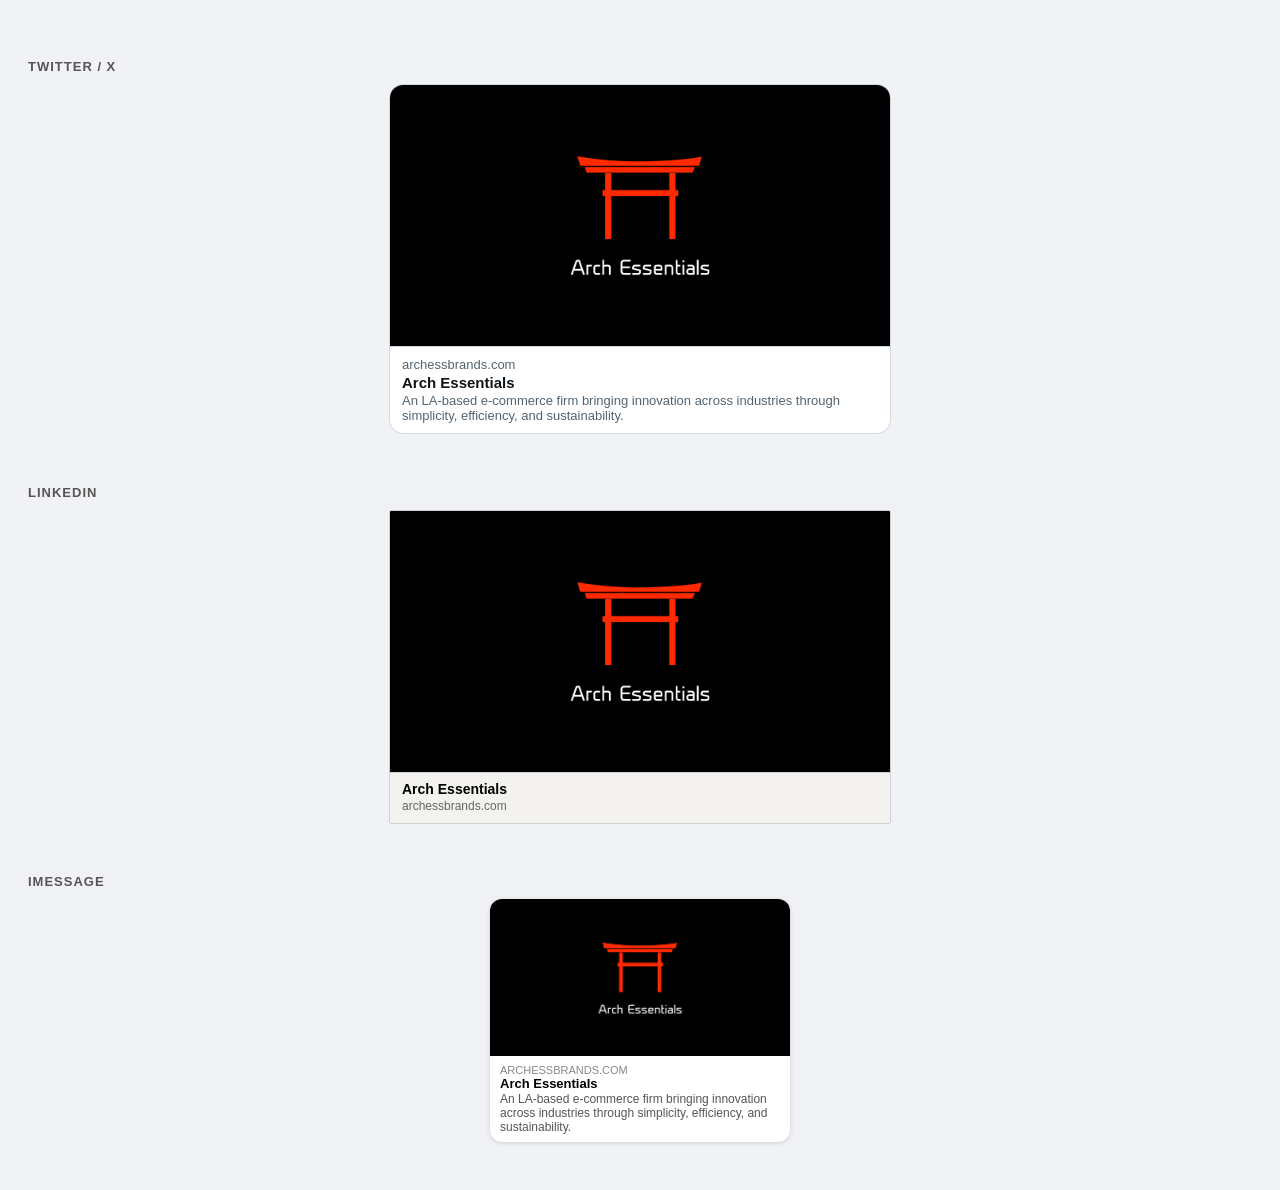
==== og-preview.html @ a050b642 "Add OG preview file for reviewing social sharing card appearance https://claude.ai/code/session_01QV" ====
<!DOCTYPE html>
<html lang="en">
<head>
  <meta charset="UTF-8">
  <title>OG Preview</title>
  <style>
    body {
      font-family: -apple-system, BlinkMacSystemFont, "Segoe UI", sans-serif;
      background: #f0f2f5;
      display: flex;
      flex-direction: column;
      align-items: center;
      padding: 40px 20px;
      gap: 40px;
    }

    h2 {
      color: #555;
      font-size: 13px;
      text-transform: uppercase;
      letter-spacing: 1px;
      margin-bottom: -30px;
      align-self: flex-start;
      max-width: 500px;
      width: 100%;
    }

    /* Twitter/X card */
    .card-twitter {
      width: 500px;
      border-radius: 14px;
      overflow: hidden;
      border: 1px solid #cfd9de;
      background: #fff;
      cursor: pointer;
    }

    .card-twitter img {
      width: 100%;
      height: 261px;
      object-fit: cover;
      display: block;
    }

    .card-twitter .meta {
      padding: 10px 12px;
      border-top: 1px solid #cfd9de;
    }

    .card-twitter .domain {
      font-size: 13px;
      color: #536471;
      margin-bottom: 2px;
    }

    .card-twitter .title {
      font-size: 15px;
      font-weight: 600;
      color: #0f1419;
    }

    .card-twitter .desc {
      font-size: 13px;
      color: #536471;
      margin-top: 2px;
    }

    /* LinkedIn card */
    .card-linkedin {
      width: 500px;
      border-radius: 2px;
      overflow: hidden;
      border: 1px solid #d0d0d0;
      background: #fff;
      cursor: pointer;
    }

    .card-linkedin img {
      width: 100%;
      height: 261px;
      object-fit: cover;
      display: block;
    }

    .card-linkedin .meta {
      padding: 8px 12px 10px;
      background: #f3f2ef;
      border-top: 1px solid #d0d0d0;
    }

    .card-linkedin .title {
      font-size: 14px;
      font-weight: 600;
      color: #000;
    }

    .card-linkedin .domain {
      font-size: 12px;
      color: #666;
      margin-top: 2px;
    }

    /* iMessage card */
    .card-imessage {
      width: 300px;
      border-radius: 12px;
      overflow: hidden;
      background: #fff;
      box-shadow: 0 1px 4px rgba(0,0,0,0.15);
    }

    .card-imessage img {
      width: 100%;
      height: 157px;
      object-fit: cover;
      display: block;
    }

    .card-imessage .meta {
      padding: 8px 10px;
    }

    .card-imessage .domain {
      font-size: 11px;
      color: #888;
      text-transform: uppercase;
    }

    .card-imessage .title {
      font-size: 13px;
      font-weight: 600;
      color: #000;
    }

    .card-imessage .desc {
      font-size: 12px;
      color: #555;
      margin-top: 1px;
    }
  </style>
</head>
<body>

  <h2>Twitter / X</h2>
  <div class="card-twitter">
    <img src="assets/files/og-arch-essentials.png" alt="OG preview">
    <div class="meta">
      <div class="domain">archessbrands.com</div>
      <div class="title">Arch Essentials</div>
      <div class="desc">An LA-based e-commerce firm bringing innovation across industries through simplicity, efficiency, and sustainability.</div>
    </div>
  </div>

  <h2>LinkedIn</h2>
  <div class="card-linkedin">
    <img src="assets/files/og-arch-essentials.png" alt="OG preview">
    <div class="meta">
      <div class="title">Arch Essentials</div>
      <div class="domain">archessbrands.com</div>
    </div>
  </div>

  <h2>iMessage</h2>
  <div class="card-imessage">
    <img src="assets/files/og-arch-essentials.png" alt="OG preview">
    <div class="meta">
      <div class="domain">archessbrands.com</div>
      <div class="title">Arch Essentials</div>
      <div class="desc">An LA-based e-commerce firm bringing innovation across industries through simplicity, efficiency, and sustainability.</div>
    </div>
  </div>

</body>
</html>
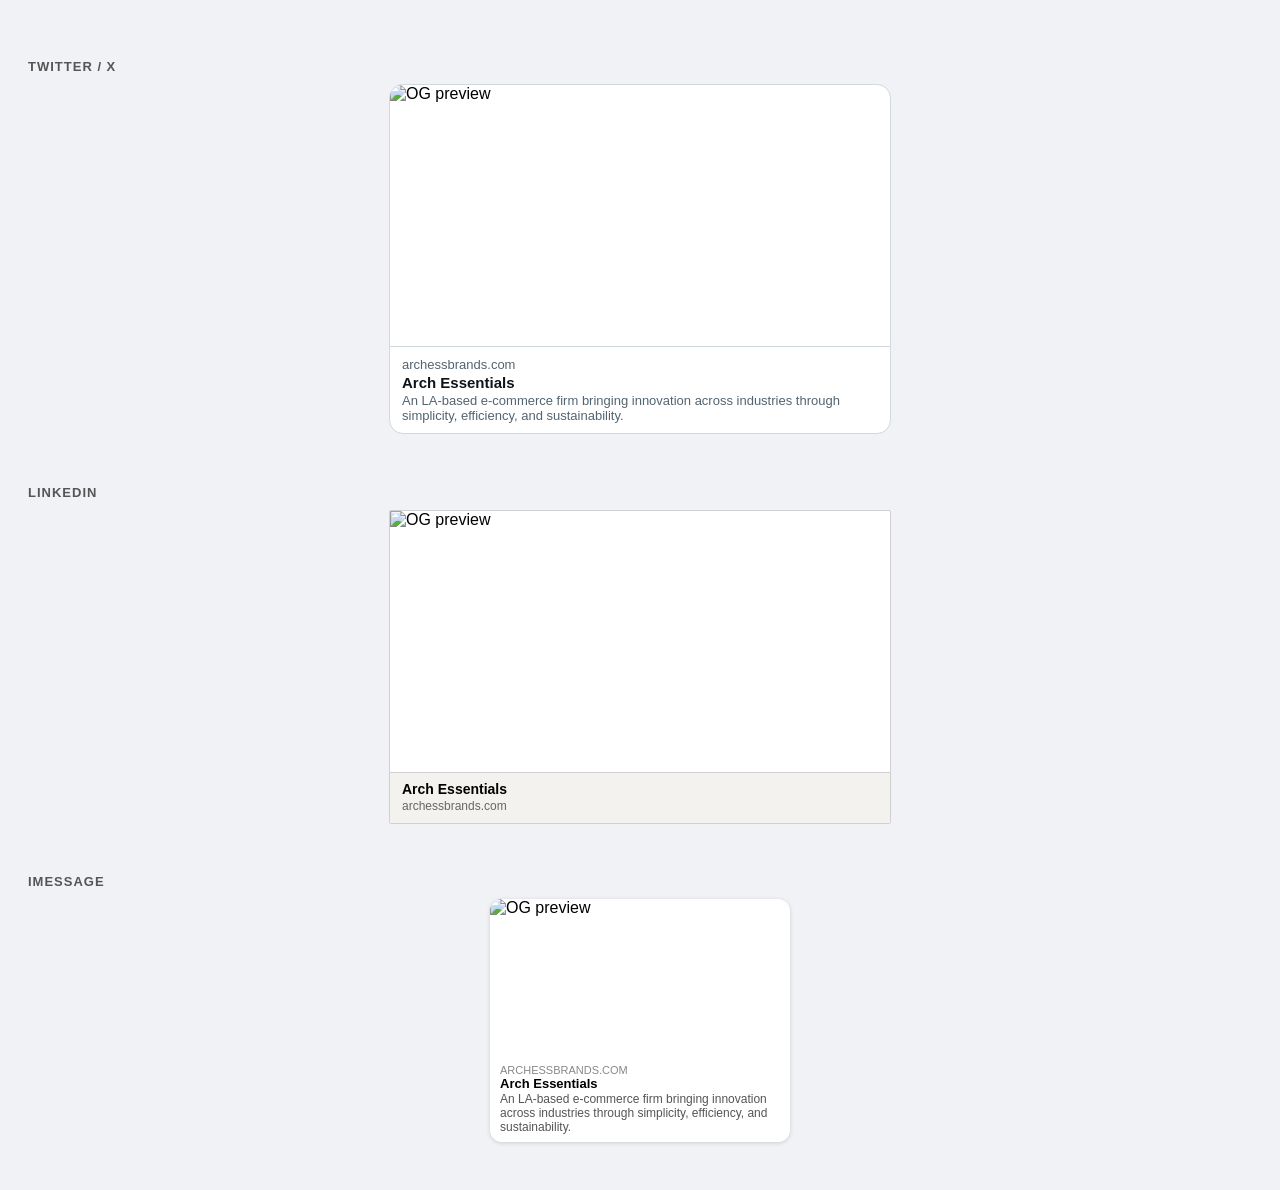
==== commit cb66e4e0: "Fix OG preview image path to use absolute GitHub raw URL https://claude.ai/code/session_01QVU3UoHAht" ====
--- a/og-preview.html
+++ b/og-preview.html
@@ -143,7 +143,7 @@
 
   <h2>Twitter / X</h2>
   <div class="card-twitter">
-    <img src="assets/files/og-arch-essentials.png" alt="OG preview">
+    <img src="https://raw.githubusercontent.com/steven6443/archess/claude/code-review-critique-o90FF/assets/files/og-arch-essentials.png" alt="OG preview">
     <div class="meta">
       <div class="domain">archessbrands.com</div>
       <div class="title">Arch Essentials</div>
@@ -153,7 +153,7 @@
 
   <h2>LinkedIn</h2>
   <div class="card-linkedin">
-    <img src="assets/files/og-arch-essentials.png" alt="OG preview">
+    <img src="https://raw.githubusercontent.com/steven6443/archess/claude/code-review-critique-o90FF/assets/files/og-arch-essentials.png" alt="OG preview">
     <div class="meta">
       <div class="title">Arch Essentials</div>
       <div class="domain">archessbrands.com</div>
@@ -162,7 +162,7 @@
 
   <h2>iMessage</h2>
   <div class="card-imessage">
-    <img src="assets/files/og-arch-essentials.png" alt="OG preview">
+    <img src="https://raw.githubusercontent.com/steven6443/archess/claude/code-review-critique-o90FF/assets/files/og-arch-essentials.png" alt="OG preview">
     <div class="meta">
       <div class="domain">archessbrands.com</div>
       <div class="title">Arch Essentials</div>
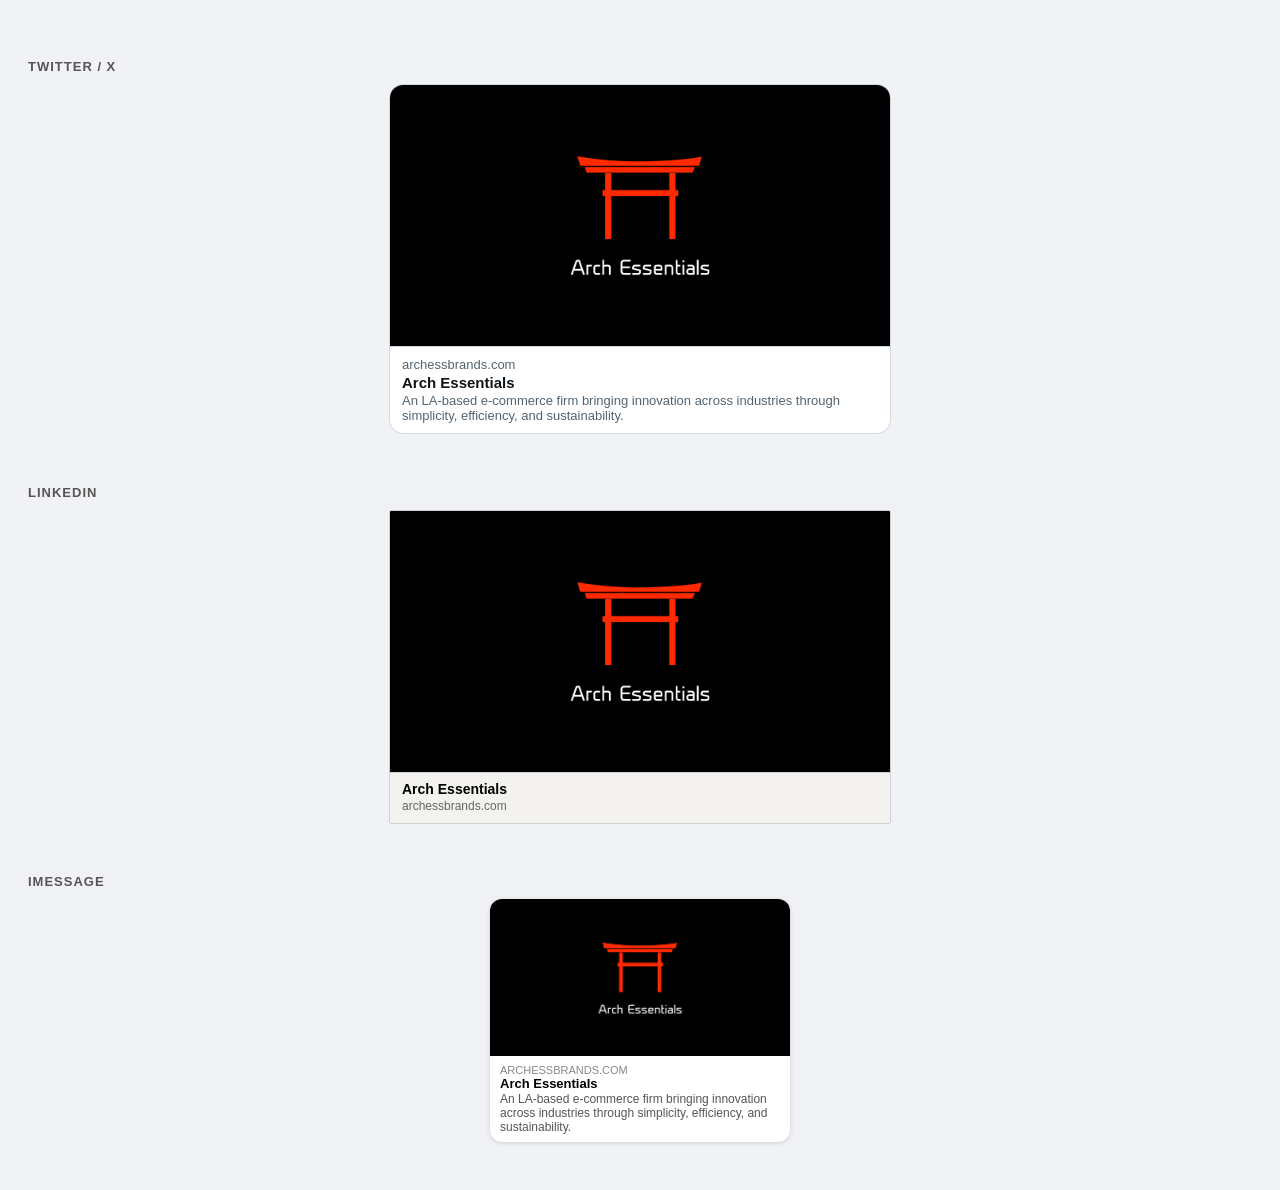
==== commit 6c31c16d: "Embed OG image as base64 in preview file for self-contained viewing https://claude.ai/code/session_0" ====
--- a/og-preview.html
+++ b/og-preview.html
@@ -143,7 +143,7 @@
 
   <h2>Twitter / X</h2>
   <div class="card-twitter">
-    <img src="https://raw.githubusercontent.com/steven6443/archess/claude/code-review-critique-o90FF/assets/files/og-arch-essentials.png" alt="OG preview">
+    <img src="[data-uri]" alt="OG preview">
     <div class="meta">
       <div class="domain">archessbrands.com</div>
       <div class="title">Arch Essentials</div>
@@ -153,7 +153,7 @@
 
   <h2>LinkedIn</h2>
   <div class="card-linkedin">
-    <img src="https://raw.githubusercontent.com/steven6443/archess/claude/code-review-critique-o90FF/assets/files/og-arch-essentials.png" alt="OG preview">
+    <img src="[data-uri]" alt="OG preview">
     <div class="meta">
       <div class="title">Arch Essentials</div>
       <div class="domain">archessbrands.com</div>
@@ -162,7 +162,7 @@
 
   <h2>iMessage</h2>
   <div class="card-imessage">
-    <img src="https://raw.githubusercontent.com/steven6443/archess/claude/code-review-critique-o90FF/assets/files/og-arch-essentials.png" alt="OG preview">
+    <img src="[data-uri]